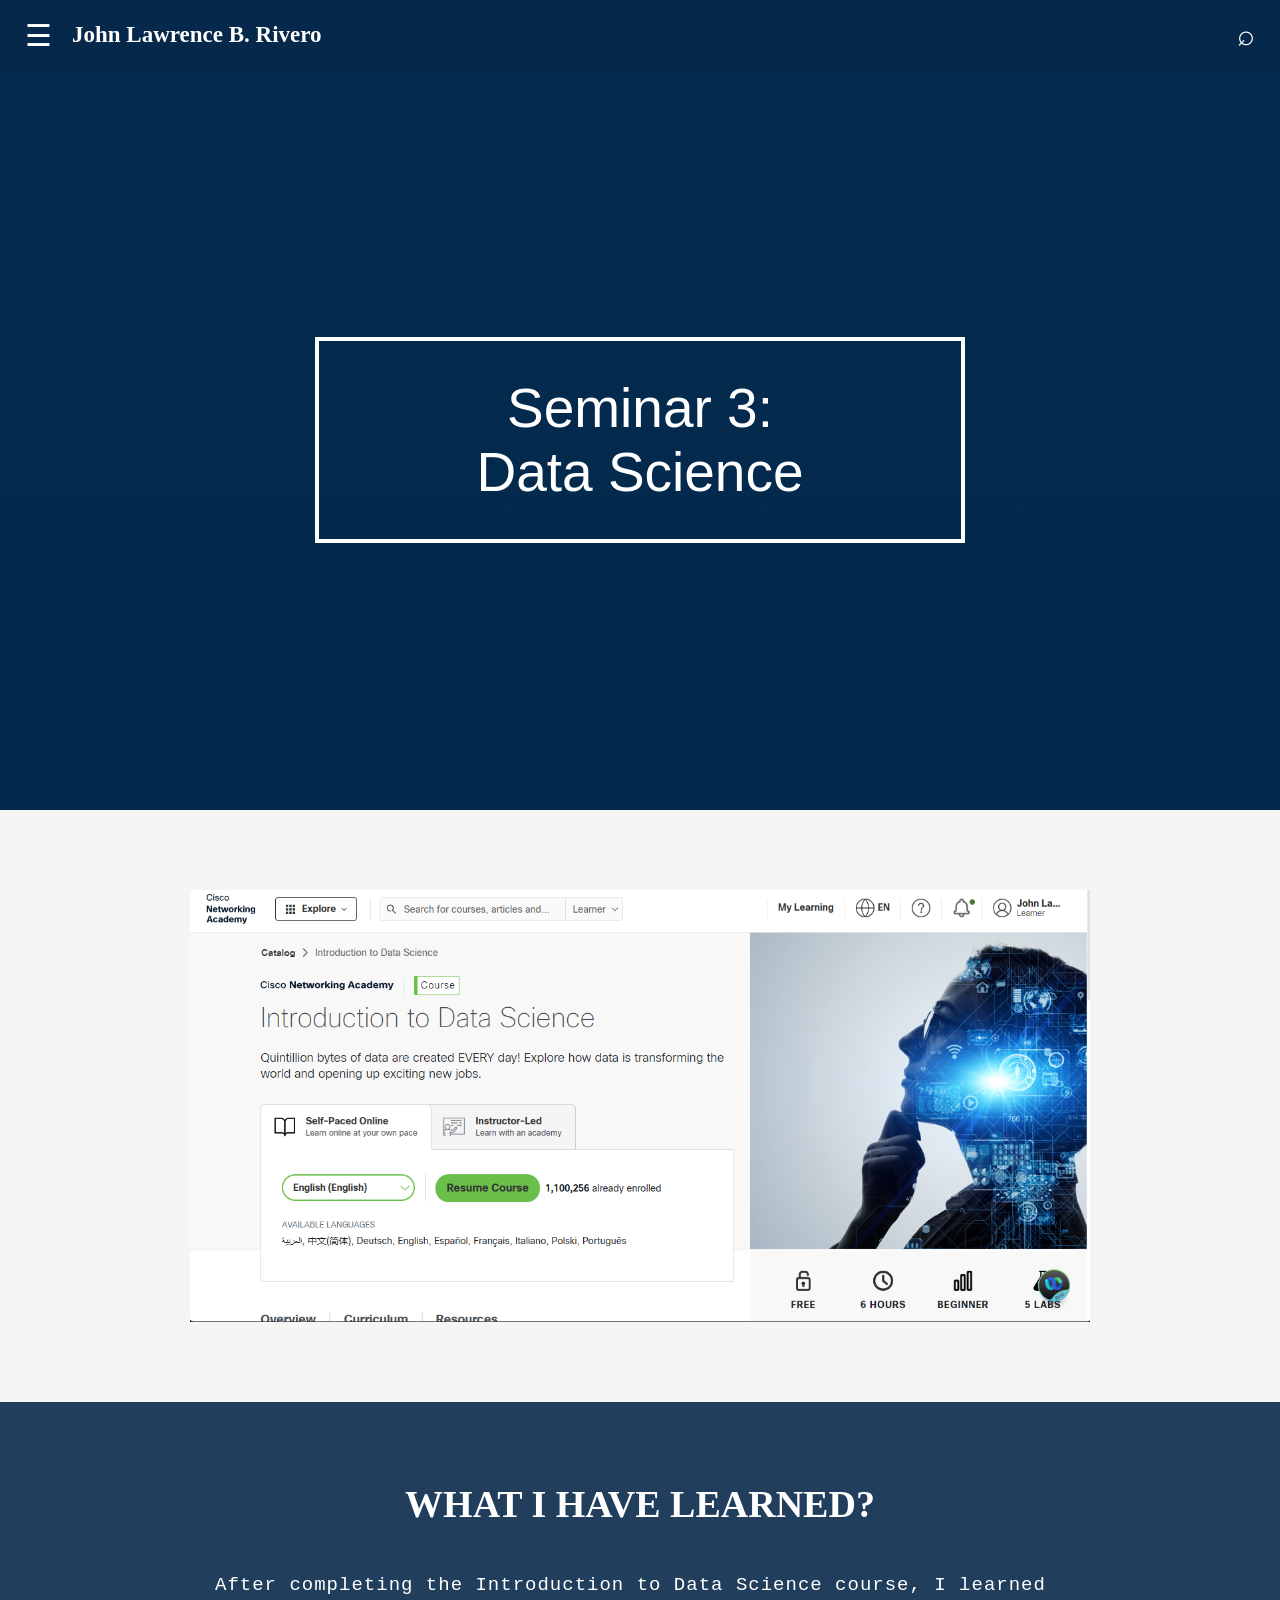
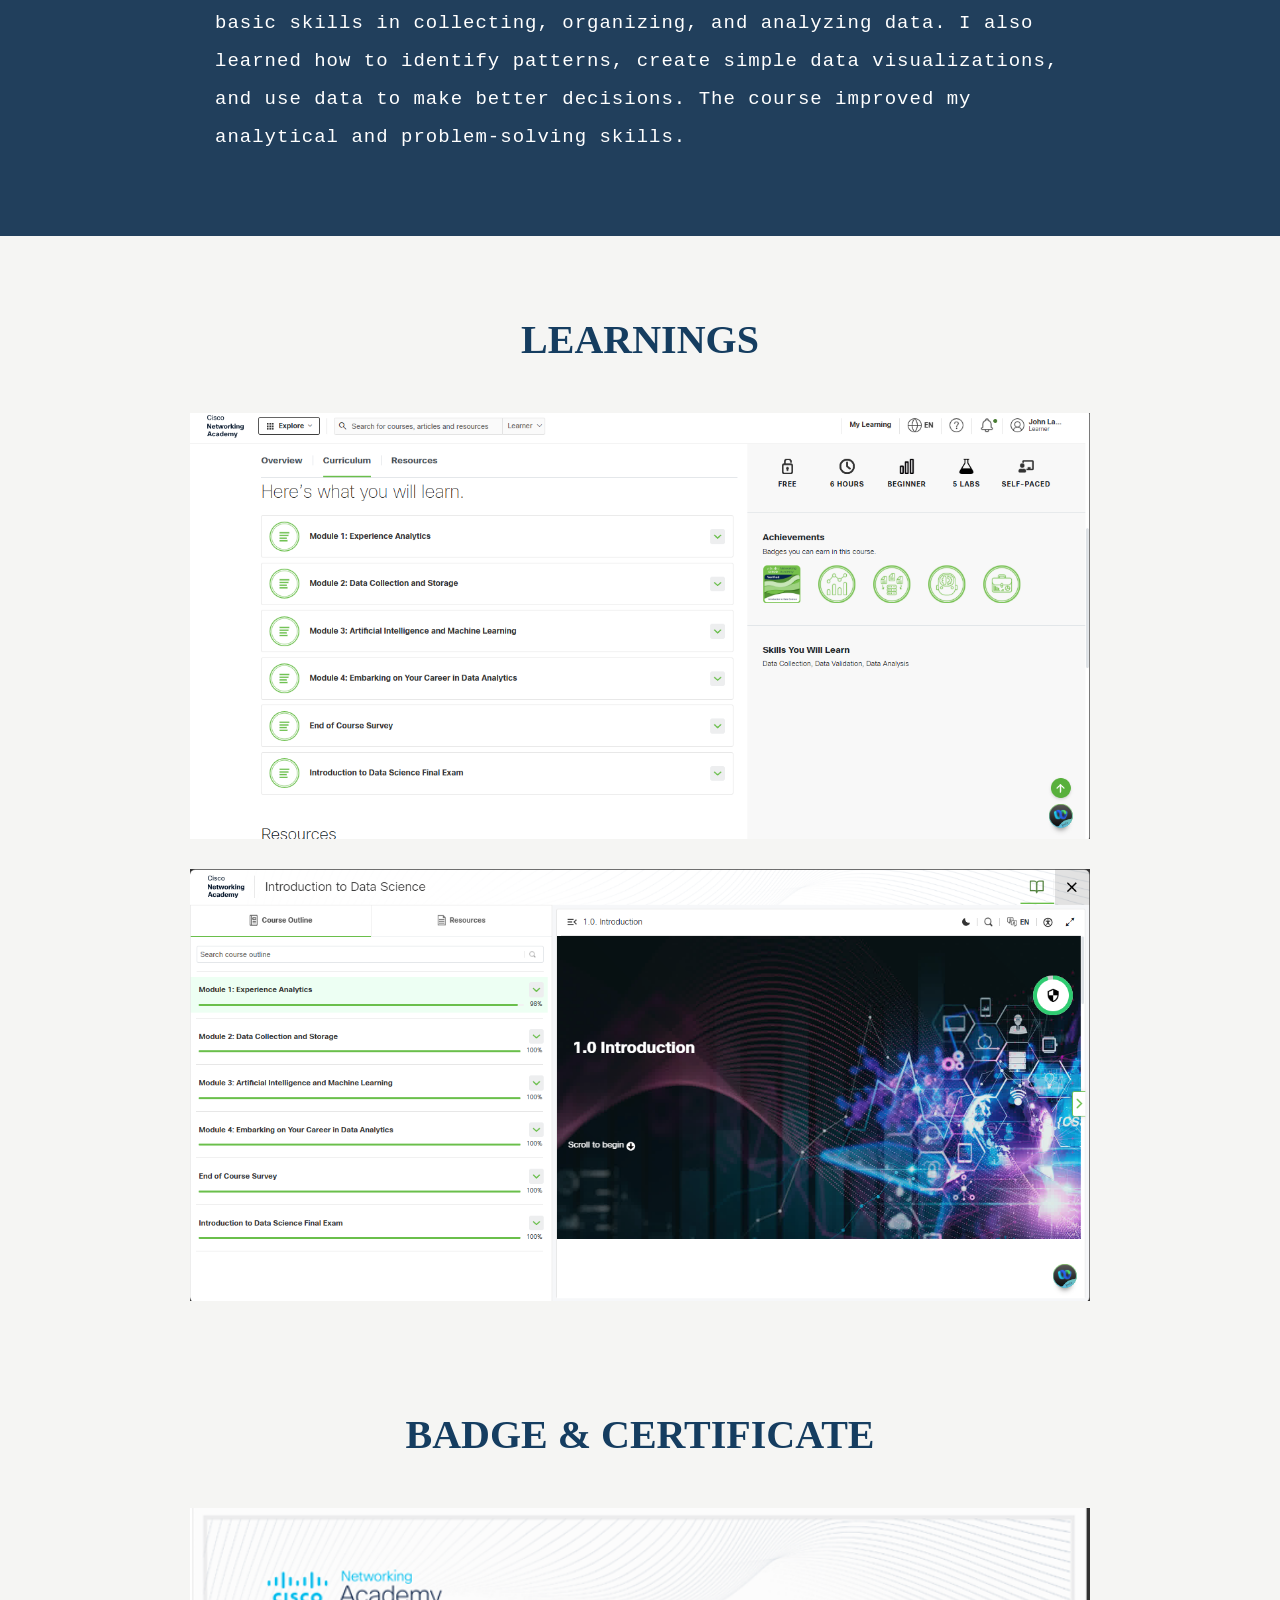
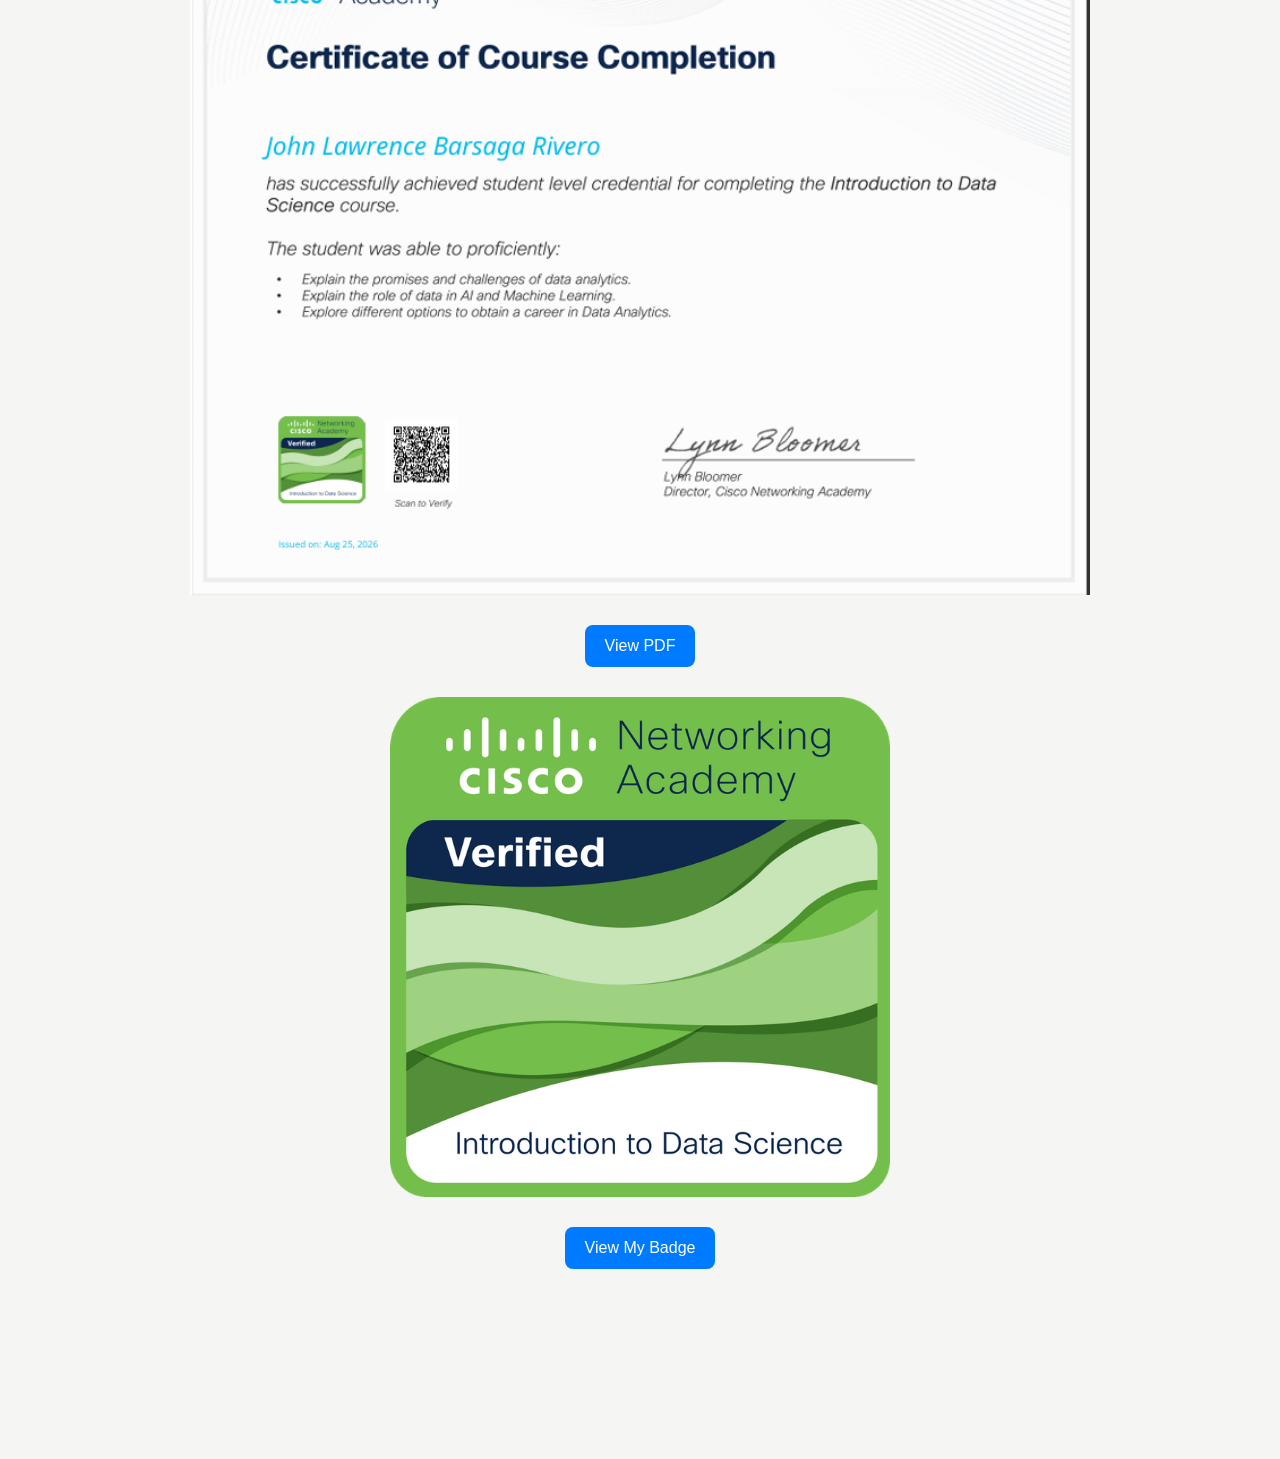
==== course3.html @ f6e74665 "Add files via upload" ====
<!DOCTYPE html>
<html lang="en">

<head>

    <meta charset="UTF-8">

    <meta name="viewport"
          content="width=device-width, initial-scale=1.0">

    <title>Online Course 3</title>

    <link rel="stylesheet" href="style.css">

</head>

<body>

<header>

    <button class="menu-btn" onclick="openMenu()">☰</button>

    <h2>John Lawrence B. Rivero</h2>

    <button class="search-btn">⌕</button>

</header>


<div class="overlay"
     id="overlay"
     onclick="closeMenu()">
</div>


<nav class="side-menu" id="sideMenu">

    <button class="close-btn"
            onclick="closeMenu()">
        ×
    </button>

    <a href="index.html">HOME</a>

    <a href="seminar1.html">ONLINE COURSE 1</a>

    <a href="course2.html">ONLINE COURSE 2</a>

    <a href="course3.html">ONLINE COURSE 3</a>

    <a href="course4.html">ONLINE COURSE 4</a>

    <a href="course5.html">ONLINE COURSE 5</a>

     <a href="course6.html">ONLINE COURSE 6</a>

    <a href="course7.html">ONLINE COURSE 7</a>


</nav>


<!-- COURSE TITLE -->

<section class="course-hero">

    <div class="course-title">

        <h1>
            Seminar 3:<br>
            Data Science
        </h1>

    </div>

</section>


<!-- COURSE SCREENSHOT -->

<section class="course-section">

    <img
        src="Data1.PNG"
        alt="Cybersecurity Course"
        class="course-img"
    >

</section>


<!-- LEARNINGS -->

<section class="learning-section">

    <h1>WHAT I HAVE LEARNED?</h1>

    <p>
        After completing the Introduction to Data Science course, I learned basic skills in collecting,
         organizing, and analyzing data. I also learned how to identify patterns, create simple data visualizations, 
         and use data to make better decisions. The course improved my analytical and problem-solving skills.

    </p>

</section>


<!-- COURSE MODULES -->


<section class="certificate-section">

    <h1>LEARNINGS</h1>

    <img
        src="Data2.PNG"
        alt="Seminar 1 Certificate"
        class="certificate-img"
    >

   <img
        src="Data3.PNG"
        alt="Seminar 1 Certificate"
        class="certificate-img"
    >


<section class="certificate-section">

    <h1>BADGE & CERTIFICATE</h1>

    <img
        src="Data_Certificate.PNG"
        alt="Seminar 1 Certificate"
        class="certificate-img"
    >
    <a href="IntrotoDataScienceUpdate20260912-20-q2t6gl.pdf" target="_blank" class="pdf-button">
    View PDF
</a>

    <img
        src="Badge2.png"
        alt="Seminar 1 Badge"
        class="badge-img"
    >
<a href="https://www.credly.com/badges/a0948052-170e-4de4-8852-b34fd79db436
" target="_blank" class="pdf-button">
    View My Badge
</a>
<script src="script.js"></script>

</body>
</html>
---- style.css ----
* {
    margin: 0;
    padding: 0;
    box-sizing: border-box;
}

html {
    scroll-behavior: smooth;
}

body {
    font-family: Arial, sans-serif;
    background: #082f55;
    color: white;
}


/* HEADER */

header {
    height: 70px;
    width: 100%;

    position: fixed;
    top: 0;
    left: 0;

    z-index: 1000;

    display: flex;
    align-items: center;

    padding: 0 25px;

    background: #06294b;
}

header h2 {
    font-family: Georgia, serif;
    font-size: 23px;
    margin-left: 20px;
    flex: 1;
}

.menu-btn,
.search-btn {
    border: none;
    background: none;
    color: white;
    font-size: 30px;
    cursor: pointer;
}


/* SIDE MENU */

.side-menu {
    position: fixed;

    top: 0;
    left: -300px;

    width: 300px;
    height: 100vh;

    background: #171717;

    z-index: 2000;

    padding-top: 80px;

    transition: 0.3s;
}

.side-menu.active {
    left: 0;
}

.side-menu a {
    display: block;

    padding: 22px 35px;

    color: #ddd;

    text-decoration: none;

    font-size: 18px;
}

.side-menu a:hover {
    background: #244b70;
}

.close-btn {
    position: absolute;

    top: 18px;
    left: 25px;

    background: none;
    border: none;

    color: #aaa;

    font-size: 40px;

    cursor: pointer;
}


/* OVERLAY */

.overlay {
    display: none;

    position: fixed;

    inset: 0;

    background: rgba(0,0,0,0.55);

    z-index: 1500;
}

.overlay.active {
    display: block;
}


/* HOME */

.hero {
    min-height: 100vh;

    padding-top: 70px;

    display: flex;

    flex-direction: column;

    justify-content: center;

    align-items: center;

    background:
        linear-gradient(
            rgba(2,40,75,.75),
            rgba(2,40,75,.85)
        ),
        url("images/background.png");

    background-size: cover;

    background-position: center;
}

.hero-title {
    border: 5px solid white;

    padding: 35px;

    width: 90%;

    max-width: 650px;

    text-align: center;
}

.hero-title h1 {
    font-size: 65px;
    font-weight: normal;
}

.arrow {
    font-size: 50px;
    margin-top: 60px;
}


/* SEMINAR PAGE */

.seminar-page {
    min-height: 100vh;

    padding-top: 70px;

    display: flex;

    justify-content: center;

    align-items: center;

    background:
        linear-gradient(
            rgba(2,40,75,.70),
            rgba(2,40,75,.85)
        ),
        url("images/seminar1.jpg");

    background-size: cover;

    background-position: center;
}

.seminar-title {
    border: 4px solid white;

    padding: 40px;

    width: 90%;

    max-width: 650px;

    text-align: center;
}

.seminar-title h1 {
    font-size: 60px;
    font-weight: normal;
}


/* COURSE HERO */

.course-hero {
    min-height: 90vh;

    padding-top: 70px;

    display: flex;

    justify-content: center;

    align-items: center;

    background:
        linear-gradient(
            rgba(2,40,75,.65),
            rgba(2,40,75,.85)
        ),
        url("images/course2.jpg");

    background-size: cover;

    background-position: center;
}

.course-title {
    border: 4px solid white;

    padding: 35px;

    width: 90%;

    max-width: 650px;

    text-align: center;
}

.course-title h1 {
    font-size: 55px;
    font-weight: normal;
}


/* CERTIFICATE */

.certificate-section {
    background: #f5f5f3;

    color: #153d60;

    padding: 80px 20px;

    text-align: center;
}

.certificate-section h1 {
    font-family: Georgia, serif;

    font-size: 40px;

    margin-bottom: 50px;
}

.certificate-img {
    display: block;

    width: 100%;

    max-width: 900px;

    margin: auto;

    margin-bottom: 30px;
}

.badge-section {
    background: #f5f5f3;

    color: #153d60;

    padding: 80px 20px;

    text-align: center;
}

.badge-section h1 {
    font-family: Georgia, serif;

    font-size: 40px;

    margin-bottom: 50px;
}

.badge-img {
    display: block;

    width: 100%;

    max-width: 500px;

    margin: auto;
    margin-bottom: 30px;
}


/* COURSE */

.course-section {
    background: #f5f5f3;

    color: #153d60;

    padding: 80px 20px;

    text-align: center;
}

.course-section h1 {
    font-family: Georgia, serif;

    font-size: 40px;

    margin-bottom: 45px;
}

.course-img {
    width: 100%;

    max-width: 900px;

    display: block;

    margin: auto;
}


/* LEARNING */

.learning-section {
    background: #213f5c;

    color: white;

    padding: 80px 25px;

    text-align: center;
}

.learning-section h1 {
    font-family: Georgia, serif;

    font-size: 38px;

    margin-bottom: 40px;
}

.learning-section p {
    max-width: 850px;

    margin: auto;

    font-family: "Courier New", monospace;

    font-size: 19px;

    line-height: 2;

    letter-spacing: 1px;

    text-align: left;
}


/* MOBILE */

@media (max-width: 600px) {

    header {
        height: 65px;
        padding: 0 18px;
    }

    header h2 {
        font-size: 20px;
        margin-left: 12px;
    }

    .menu-btn,
    .search-btn {
        font-size: 27px;
    }

    .side-menu {
        width: 280px;
    }

    .hero-title h1 {
        font-size: 43px;
    }

    .seminar-title h1 {
        font-size: 43px;
    }

    .course-title h1 {
        font-size: 38px;
    }

    .certificate-section h1,
    .course-section h1 {
        font-size: 32px;
    }

    .learning-section h1 {
        font-size: 30px;
    }

    .learning-section p {
        font-size: 16px;
        line-height: 1.8;
    }
}

.pdf-button {
    display: inline-block;
    padding: 12px 20px;
    background: #007bff;
    color: white;
    text-decoration: none;
    border-radius: 8px;
    margin-bottom: 30px;
}

.pdf-button:hover {
    background: #0056b3;
}
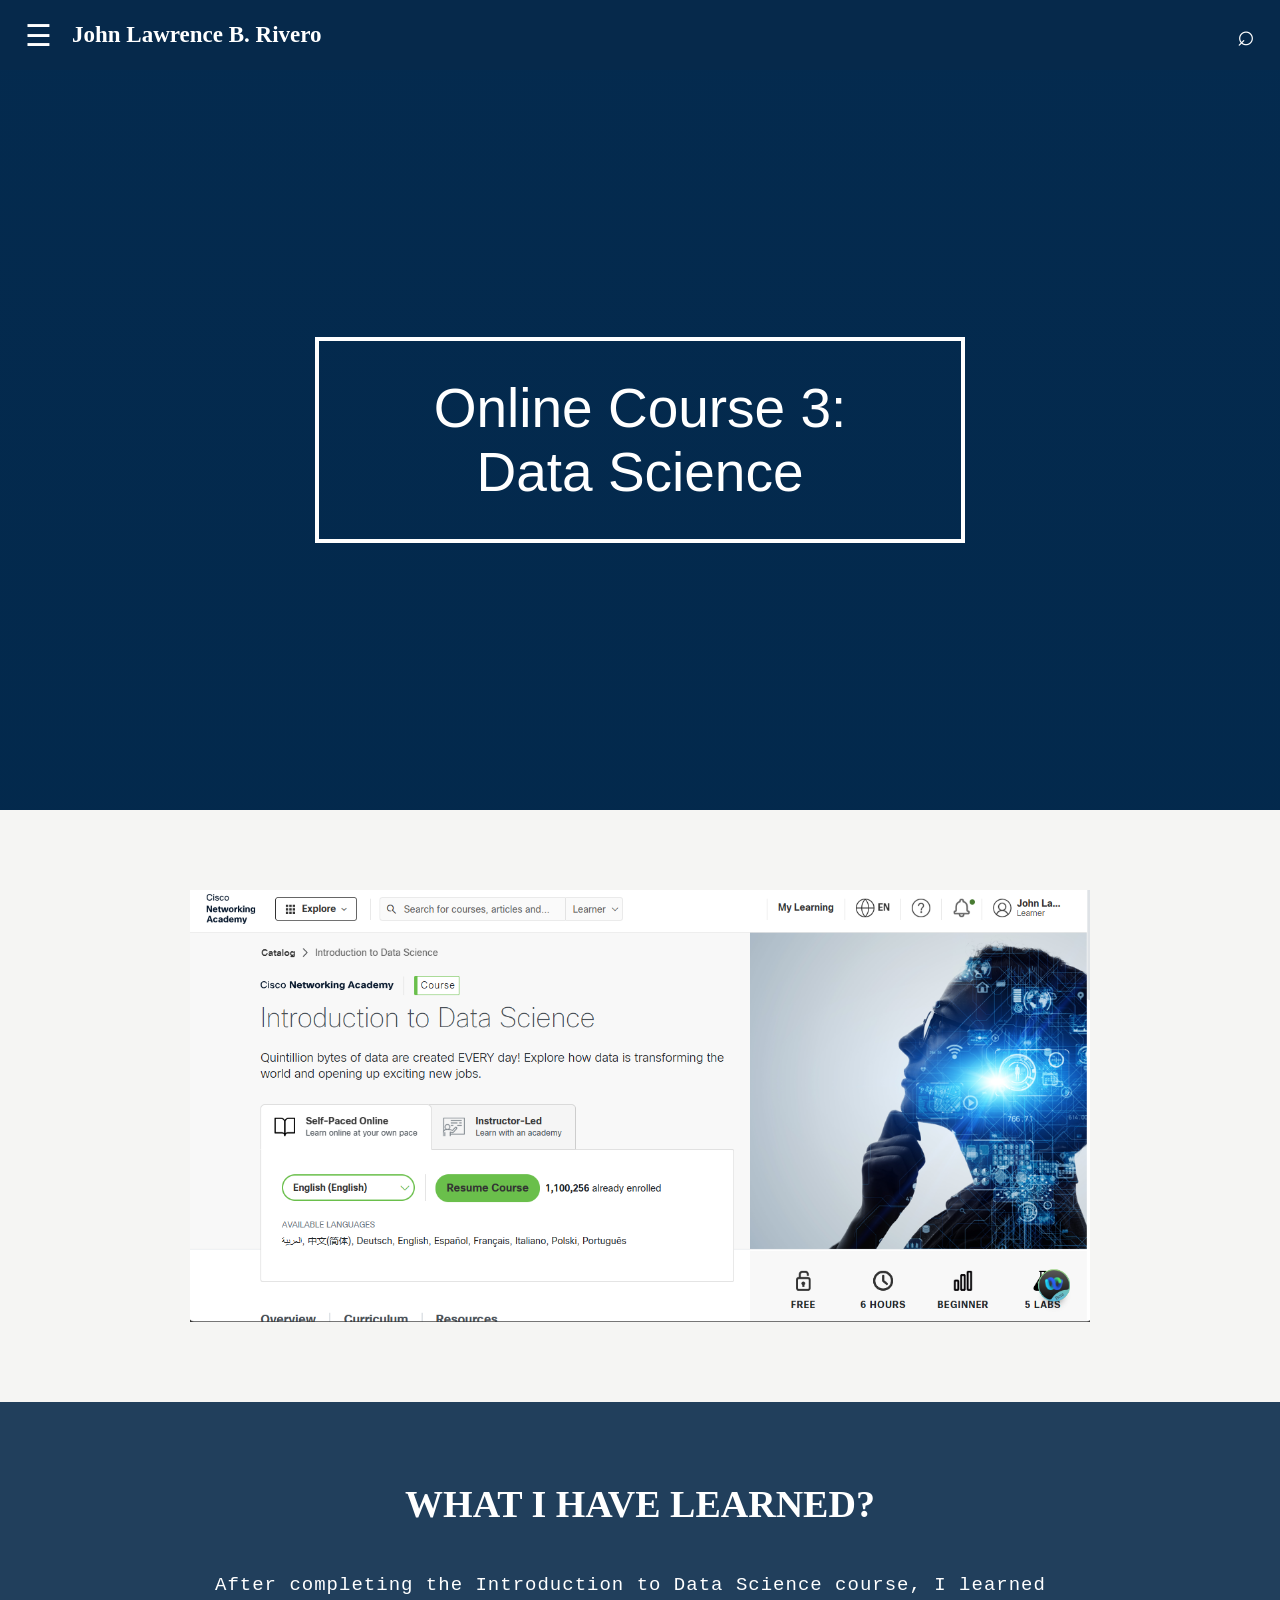
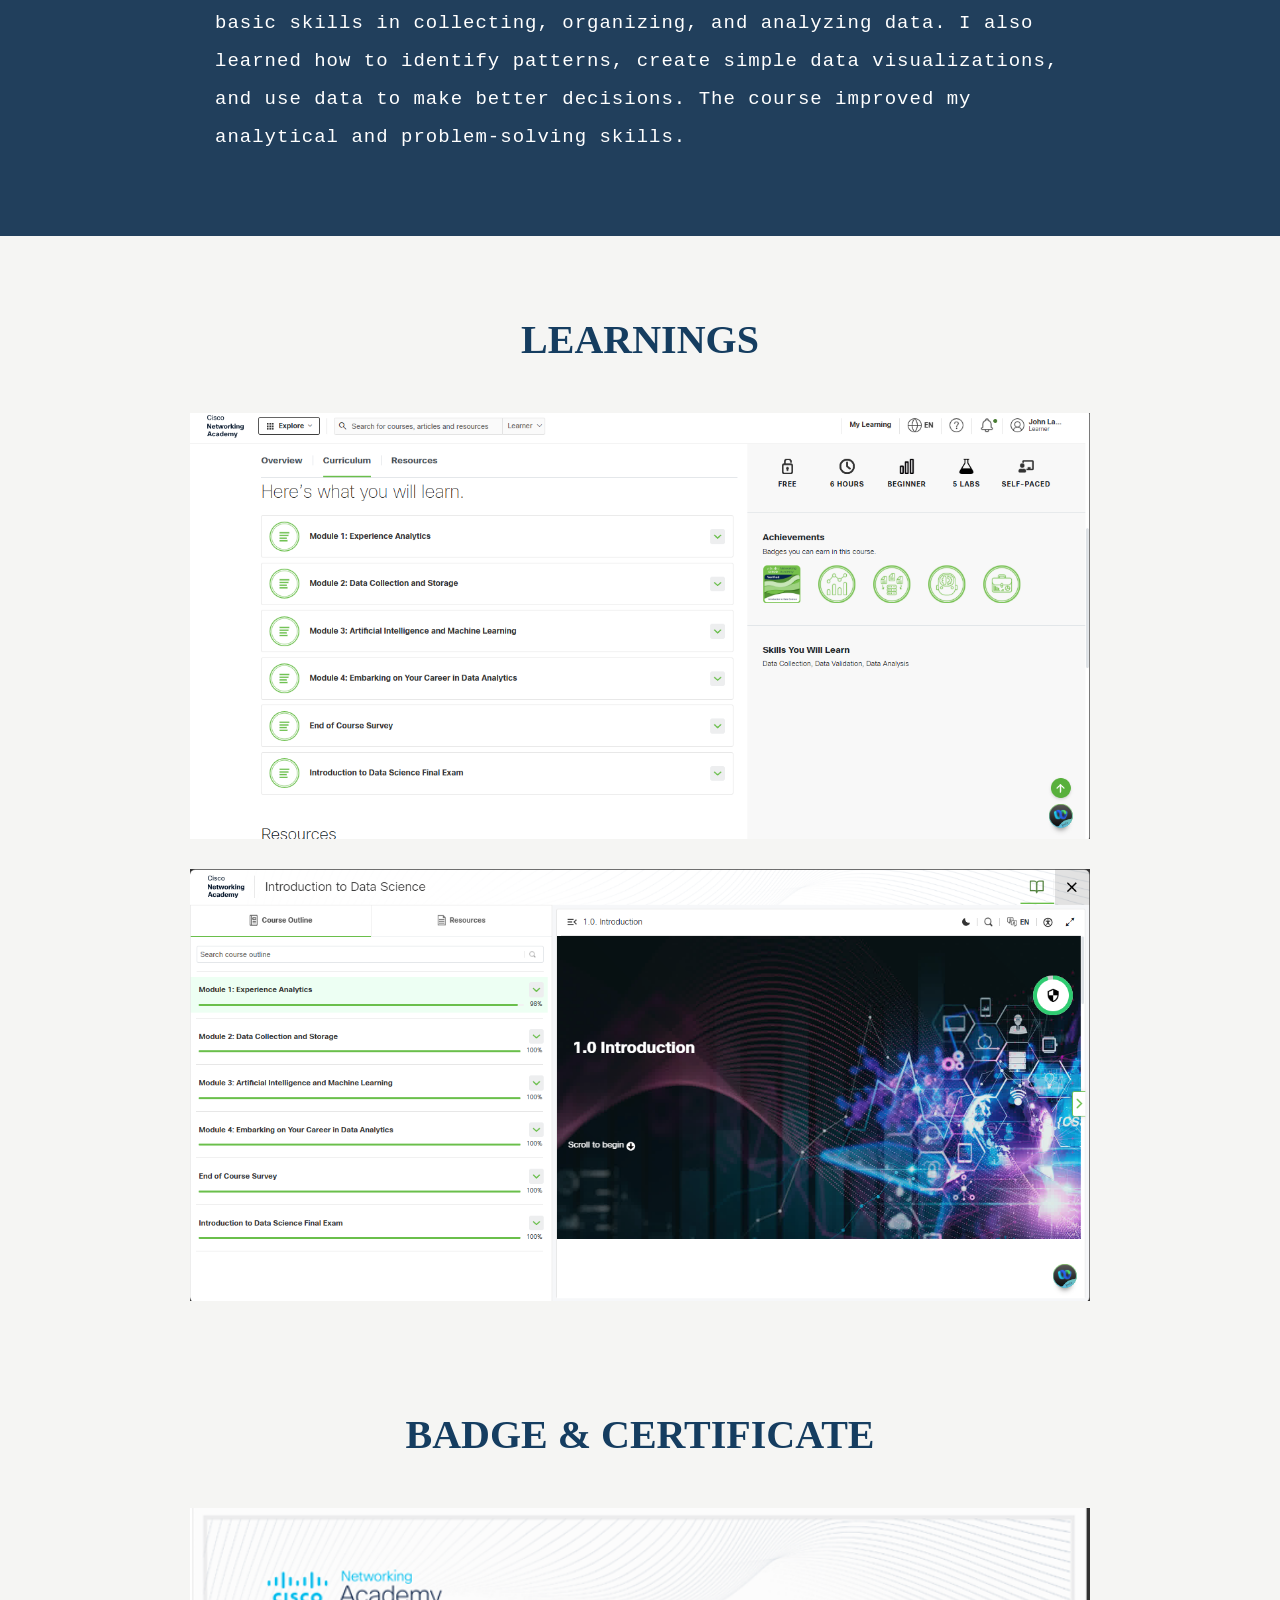
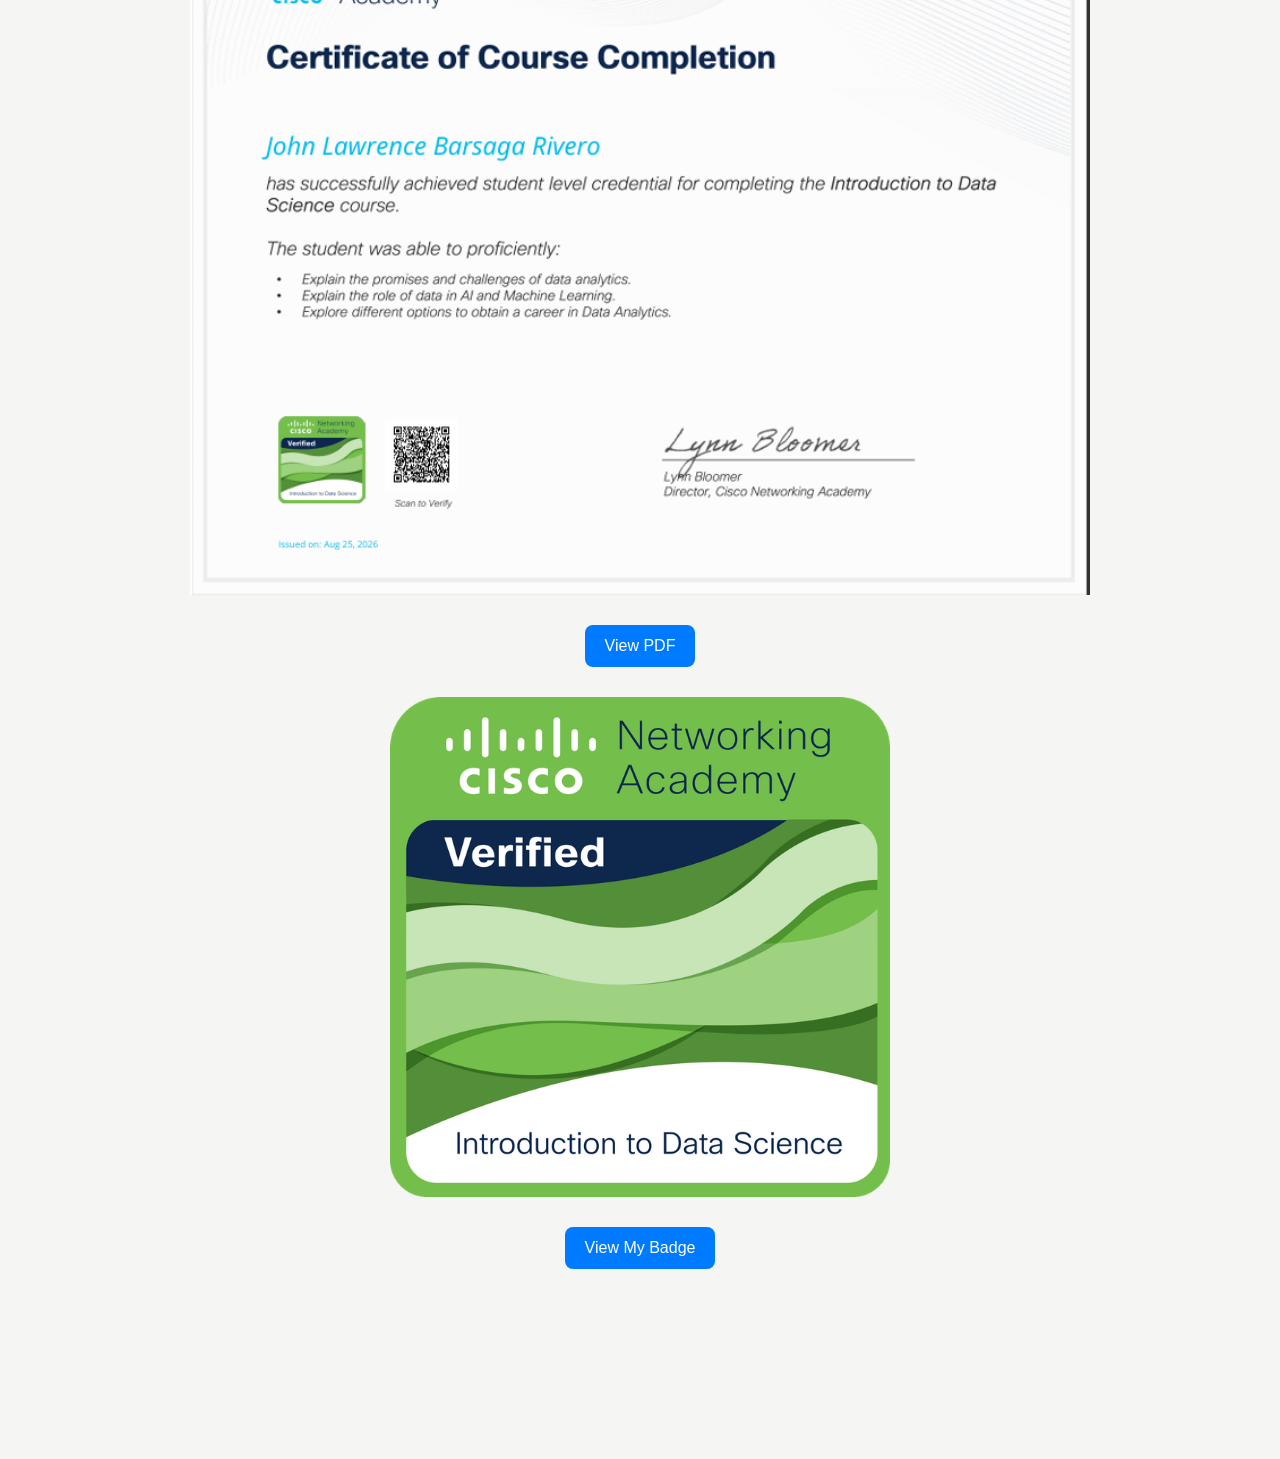
==== commit 7cfe62a0: "Update course3.html" ====
--- a/course3.html
+++ b/course3.html
@@ -67,7 +67,7 @@
     <div class="course-title">
 
         <h1>
-            Seminar 3:<br>
+            Online Course 3:<br>
             Data Science
         </h1>
 
@@ -150,4 +150,4 @@
 <script src="script.js"></script>
 
 </body>
-</html>+</html>
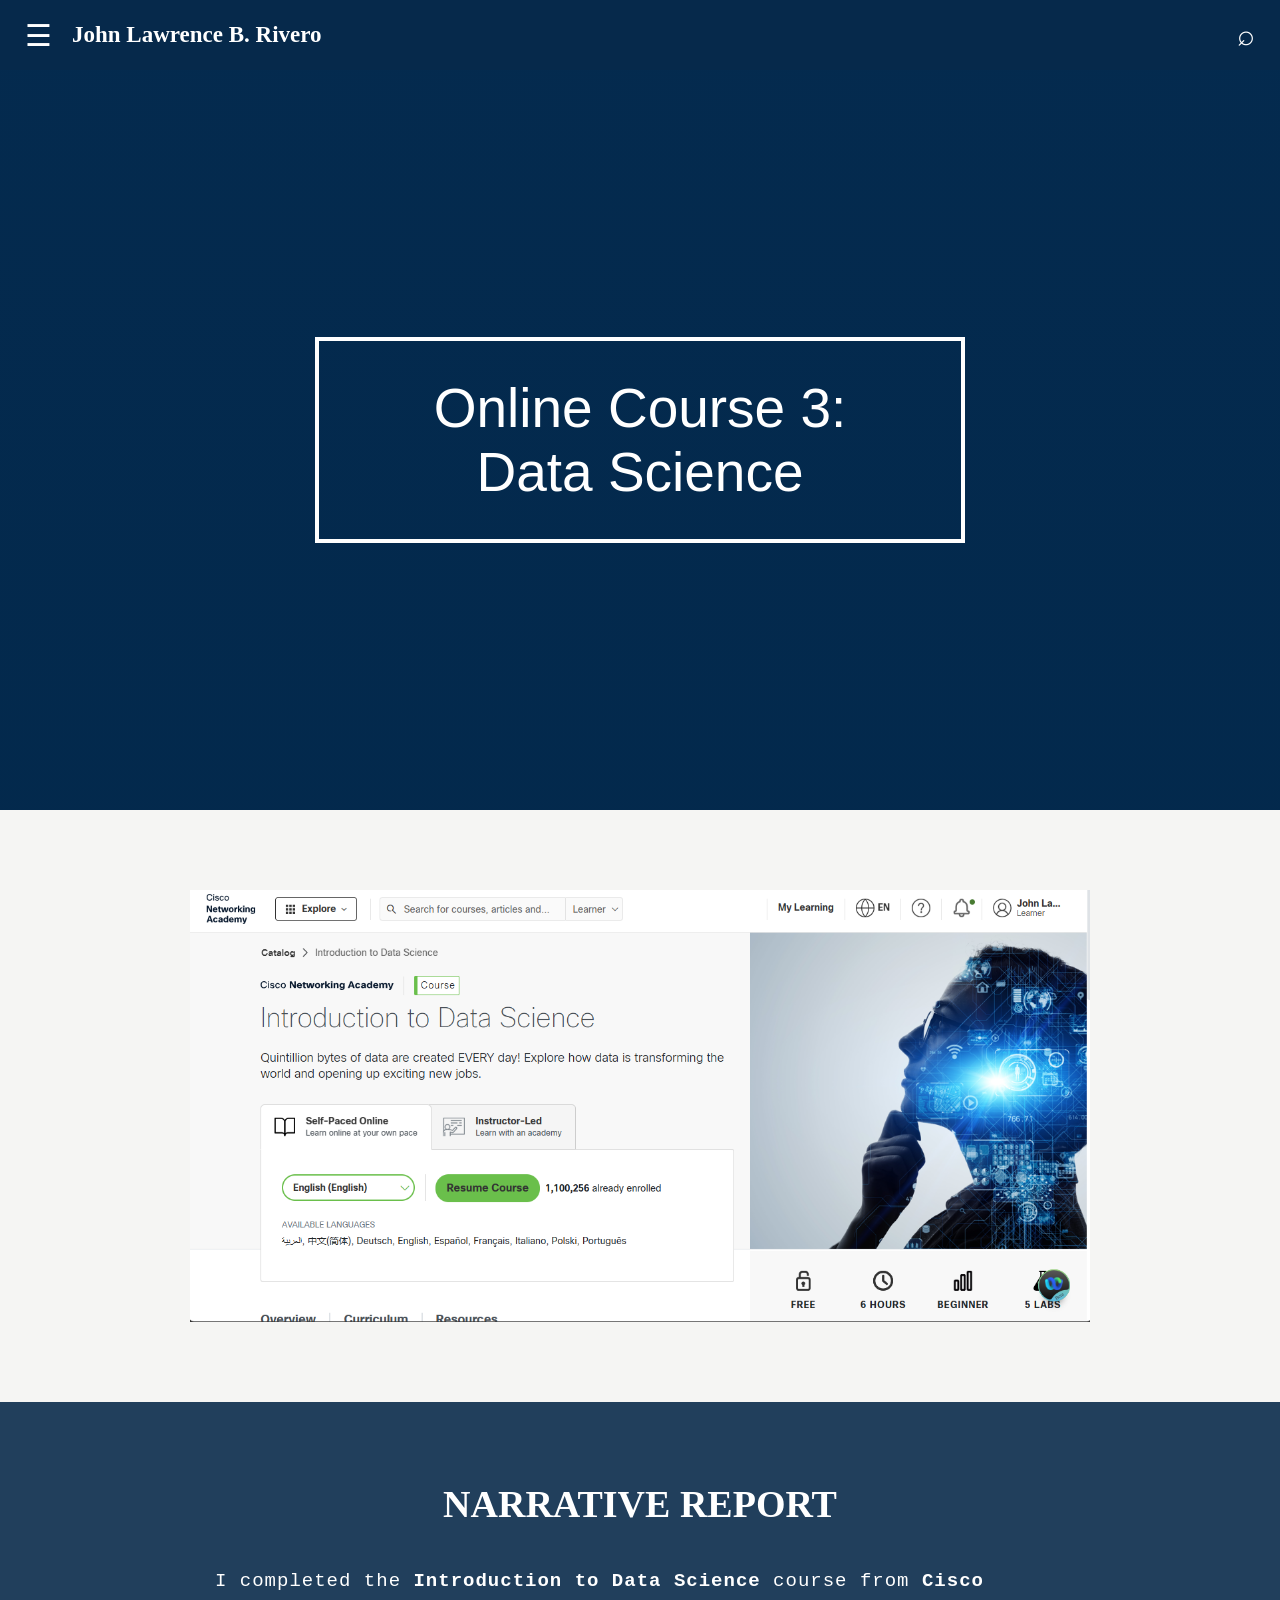
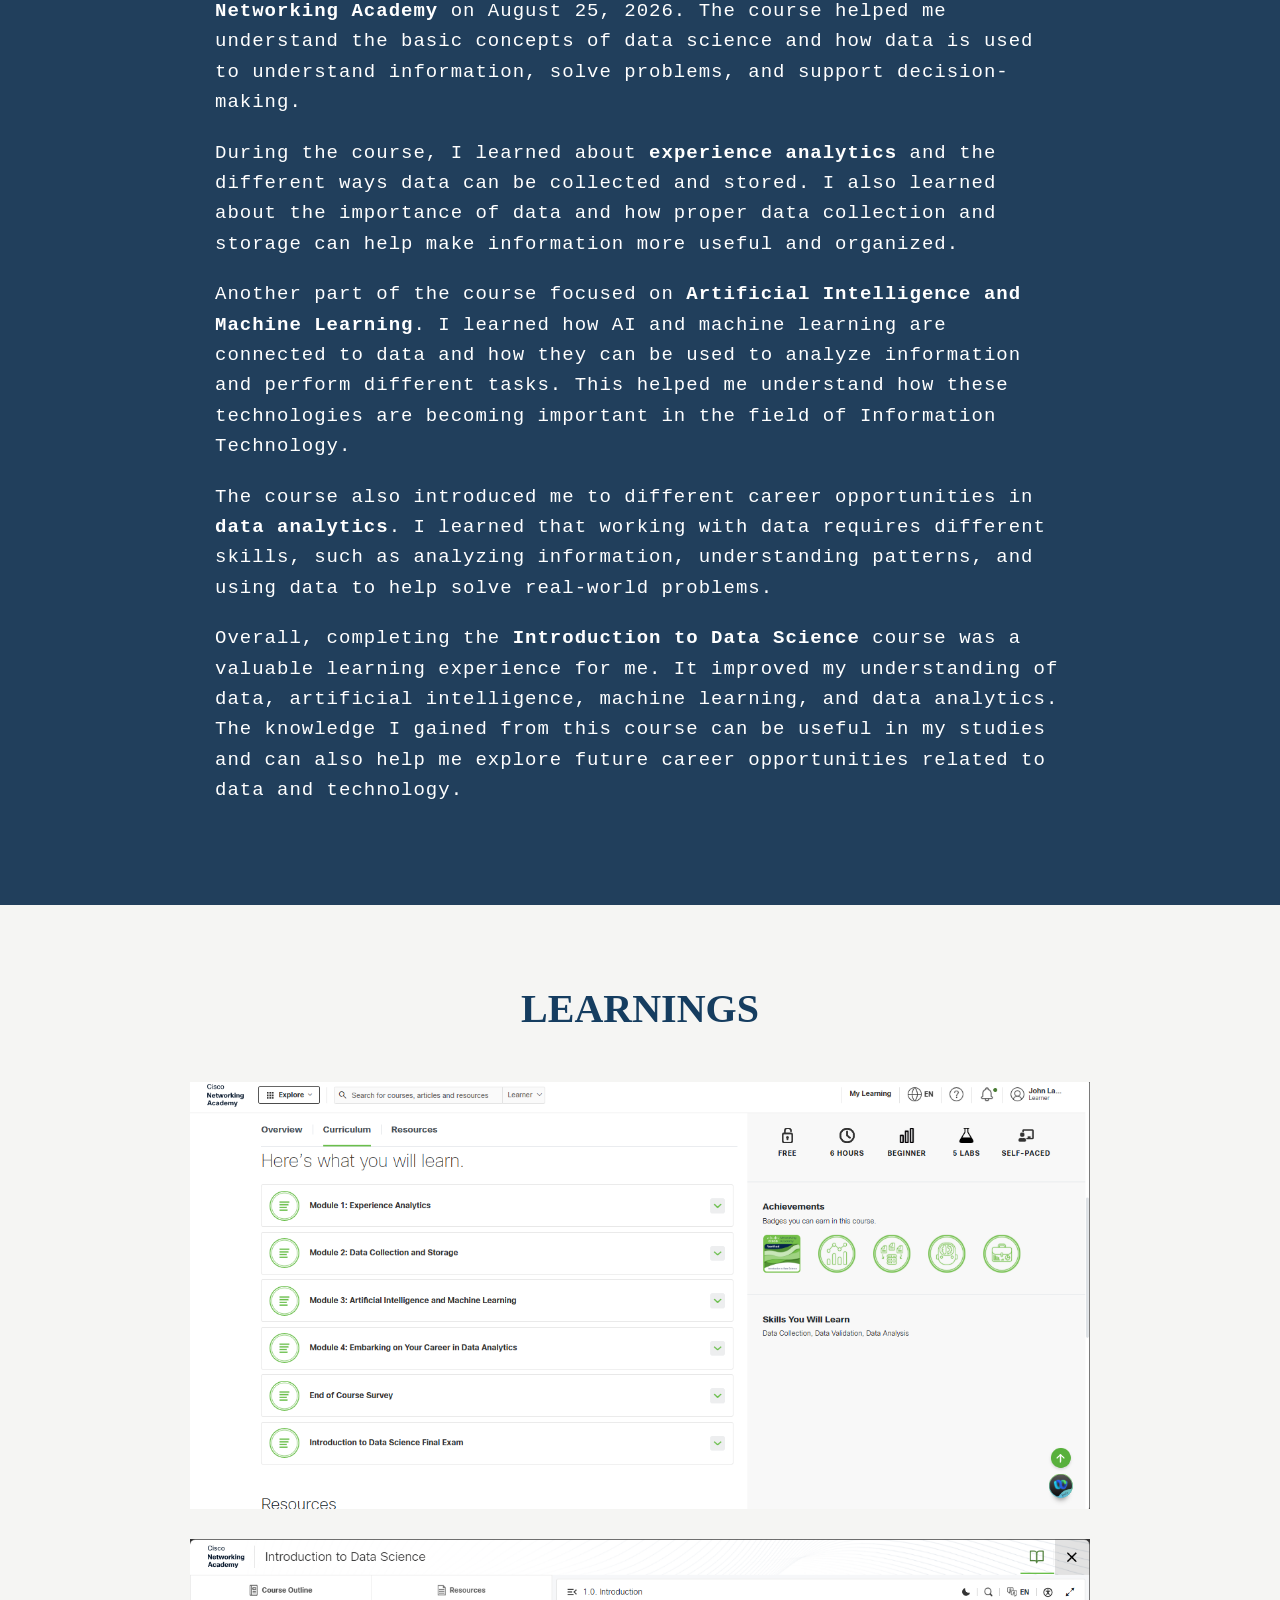
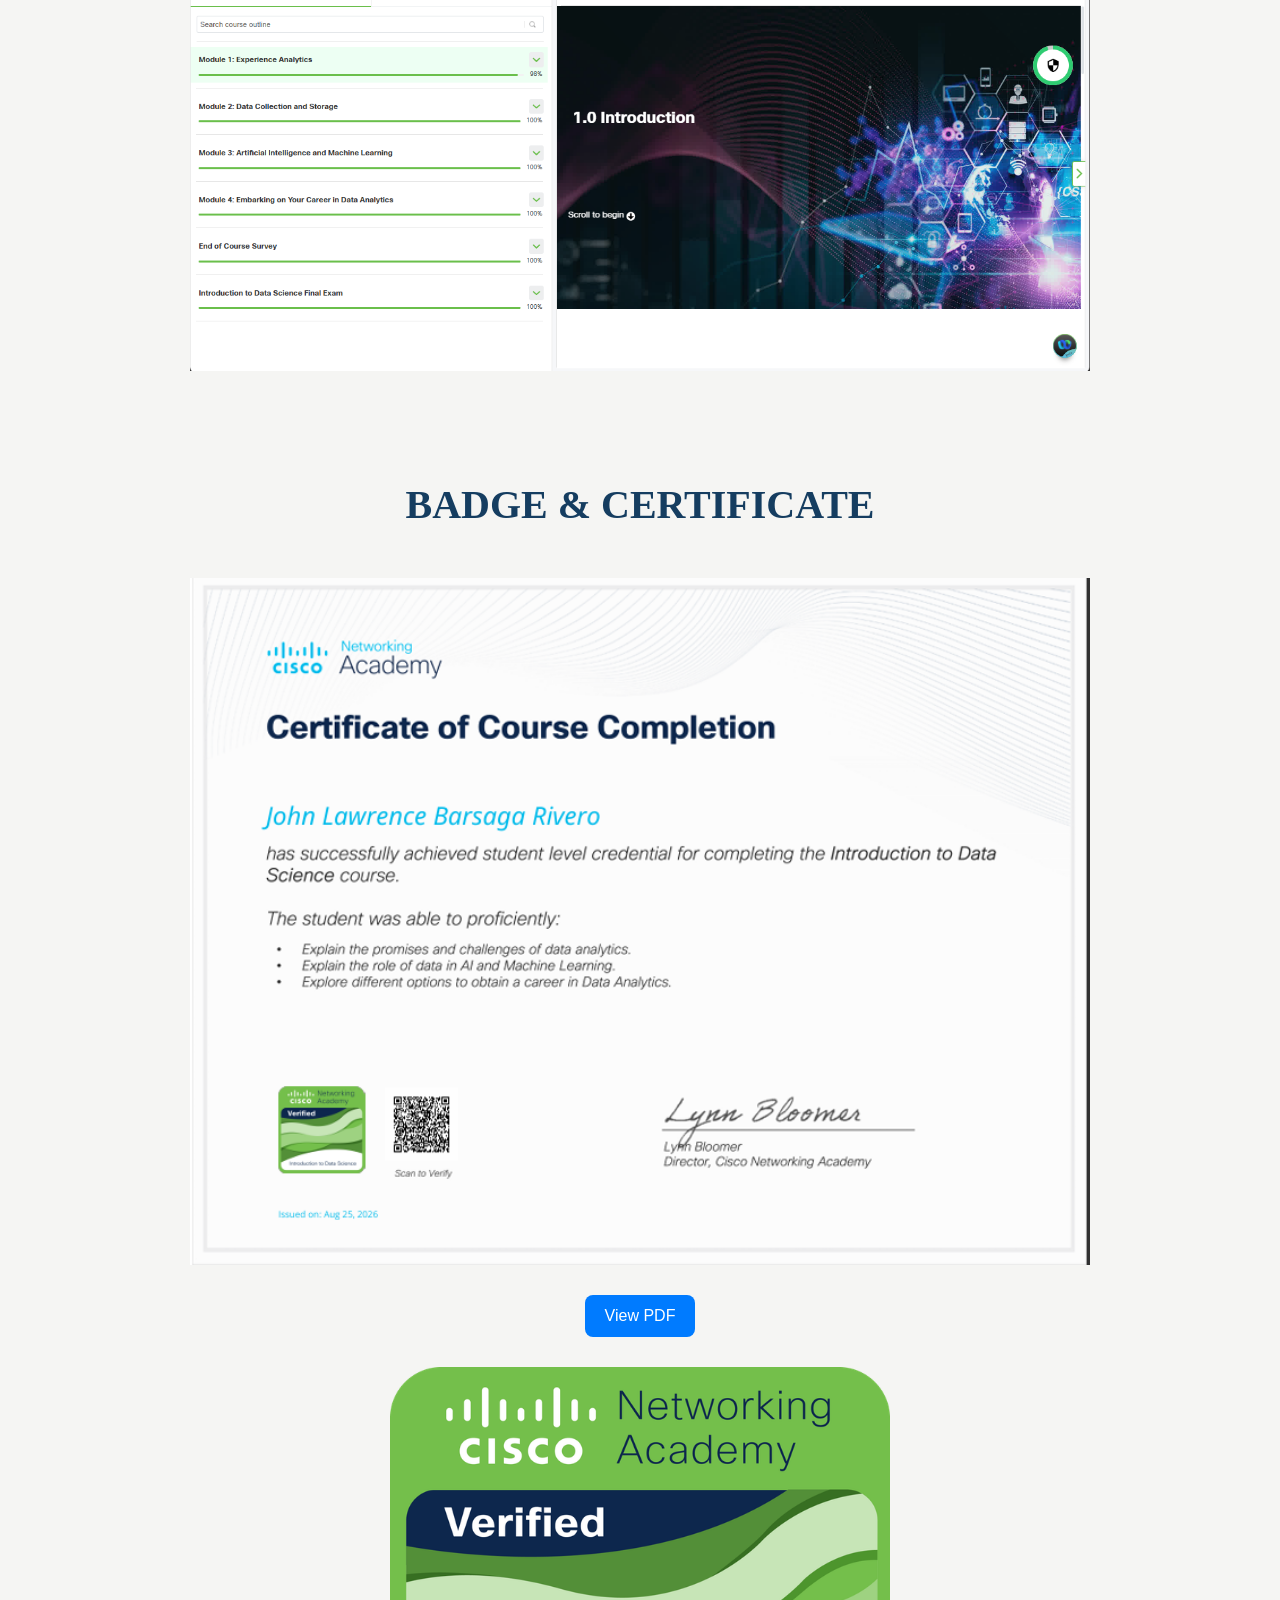
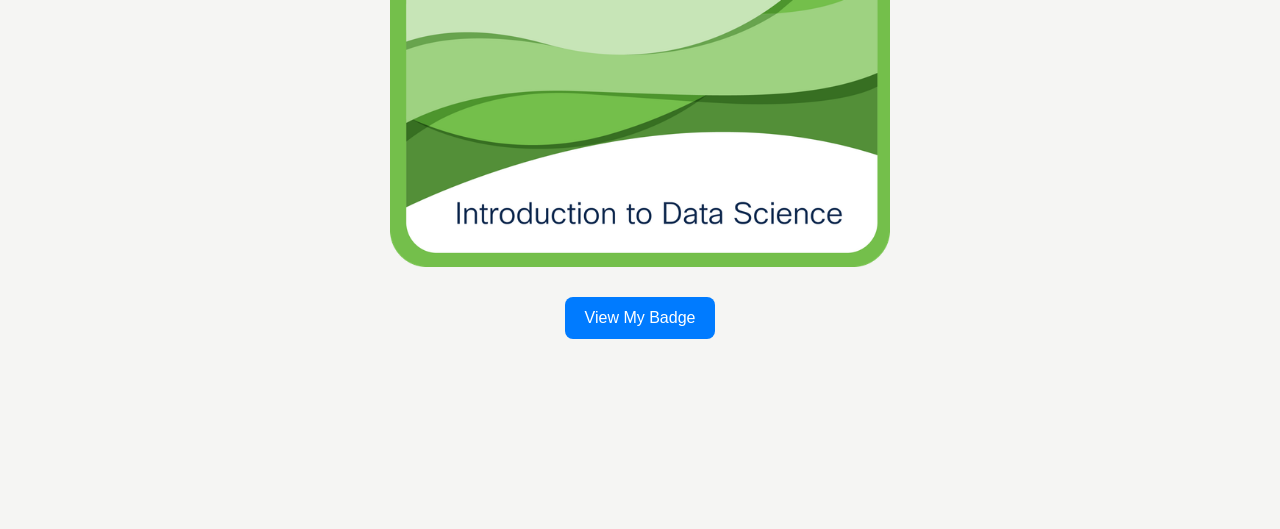
==== commit 5d22479f: "Revise learning section with updated narrative report Updated the narrative report section to reflec" ====
--- a/course3.html
+++ b/course3.html
@@ -93,15 +93,44 @@
 
 <section class="learning-section">
 
-    <h1>WHAT I HAVE LEARNED?</h1>
+    <h1>NARRATIVE REPORT</h1>
 
-    <p>
-        After completing the Introduction to Data Science course, I learned basic skills in collecting,
-         organizing, and analyzing data. I also learned how to identify patterns, create simple data visualizations, 
-         and use data to make better decisions. The course improved my analytical and problem-solving skills.
+  <p>
+I completed the <strong>Introduction to Data Science</strong> course from
+<strong>Cisco Networking Academy</strong> on August 25, 2026. The course helped
+me understand the basic concepts of data science and how data is used to
+understand information, solve problems, and support decision-making.
+</p>
 
-    </p>
+<p>
+During the course, I learned about <strong>experience analytics</strong> and the
+different ways data can be collected and stored. I also learned about the
+importance of data and how proper data collection and storage can help make
+information more useful and organized.
+</p>
 
+<p>
+Another part of the course focused on <strong>Artificial Intelligence and
+Machine Learning</strong>. I learned how AI and machine learning are connected
+to data and how they can be used to analyze information and perform different
+tasks. This helped me understand how these technologies are becoming important
+in the field of Information Technology.
+</p>
+
+<p>
+The course also introduced me to different career opportunities in
+<strong>data analytics</strong>. I learned that working with data requires
+different skills, such as analyzing information, understanding patterns, and
+using data to help solve real-world problems.
+</p>
+
+<p>
+Overall, completing the <strong>Introduction to Data Science</strong> course was
+a valuable learning experience for me. It improved my understanding of data,
+artificial intelligence, machine learning, and data analytics. The knowledge I
+gained from this course can be useful in my studies and can also help me explore
+future career opportunities related to data and technology.
+</p>
 </section>
 
 
--- a/style.css
+++ b/style.css
@@ -391,6 +391,10 @@
     letter-spacing: 1px;
 
     text-align: left;
+    
+    margin-bottom: 20px;
+    
+    line-height: 1.6;
 }
 
 
@@ -456,4 +460,4 @@
 
 .pdf-button:hover {
     background: #0056b3;
-}+}
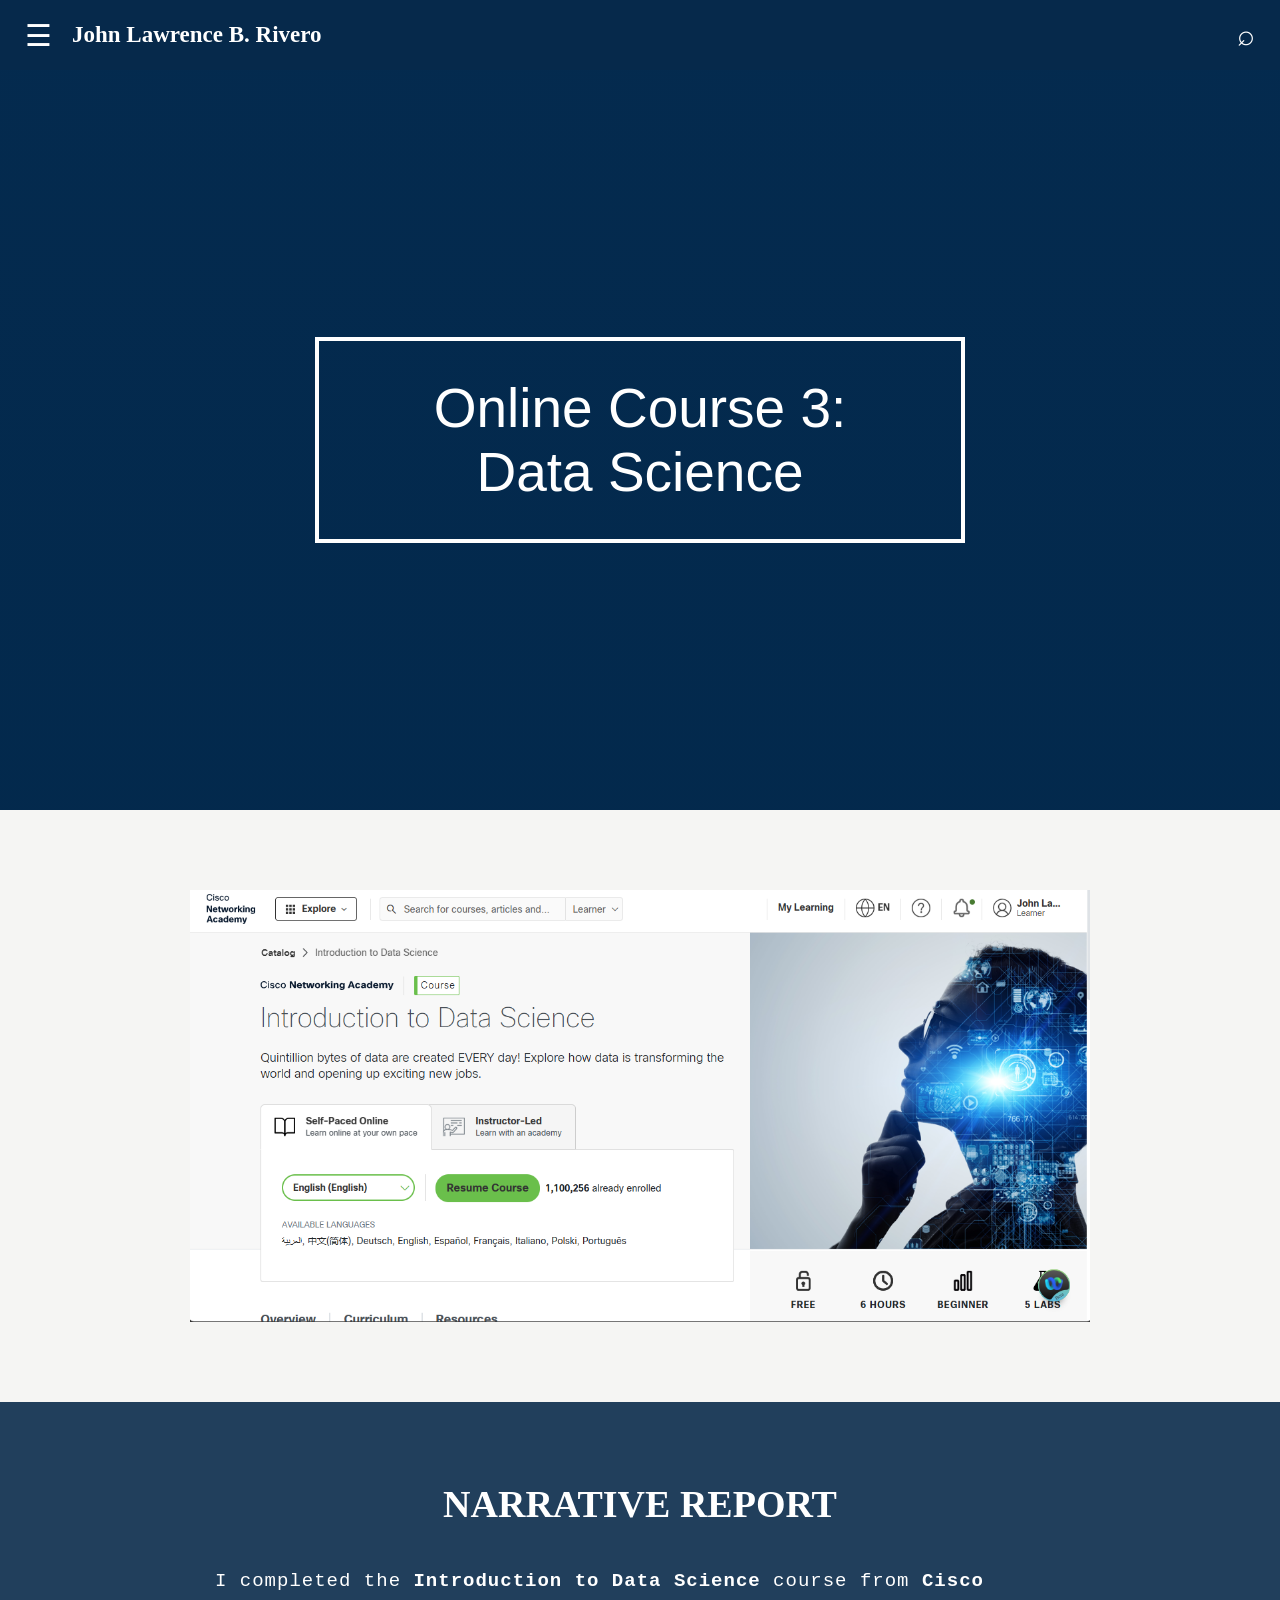
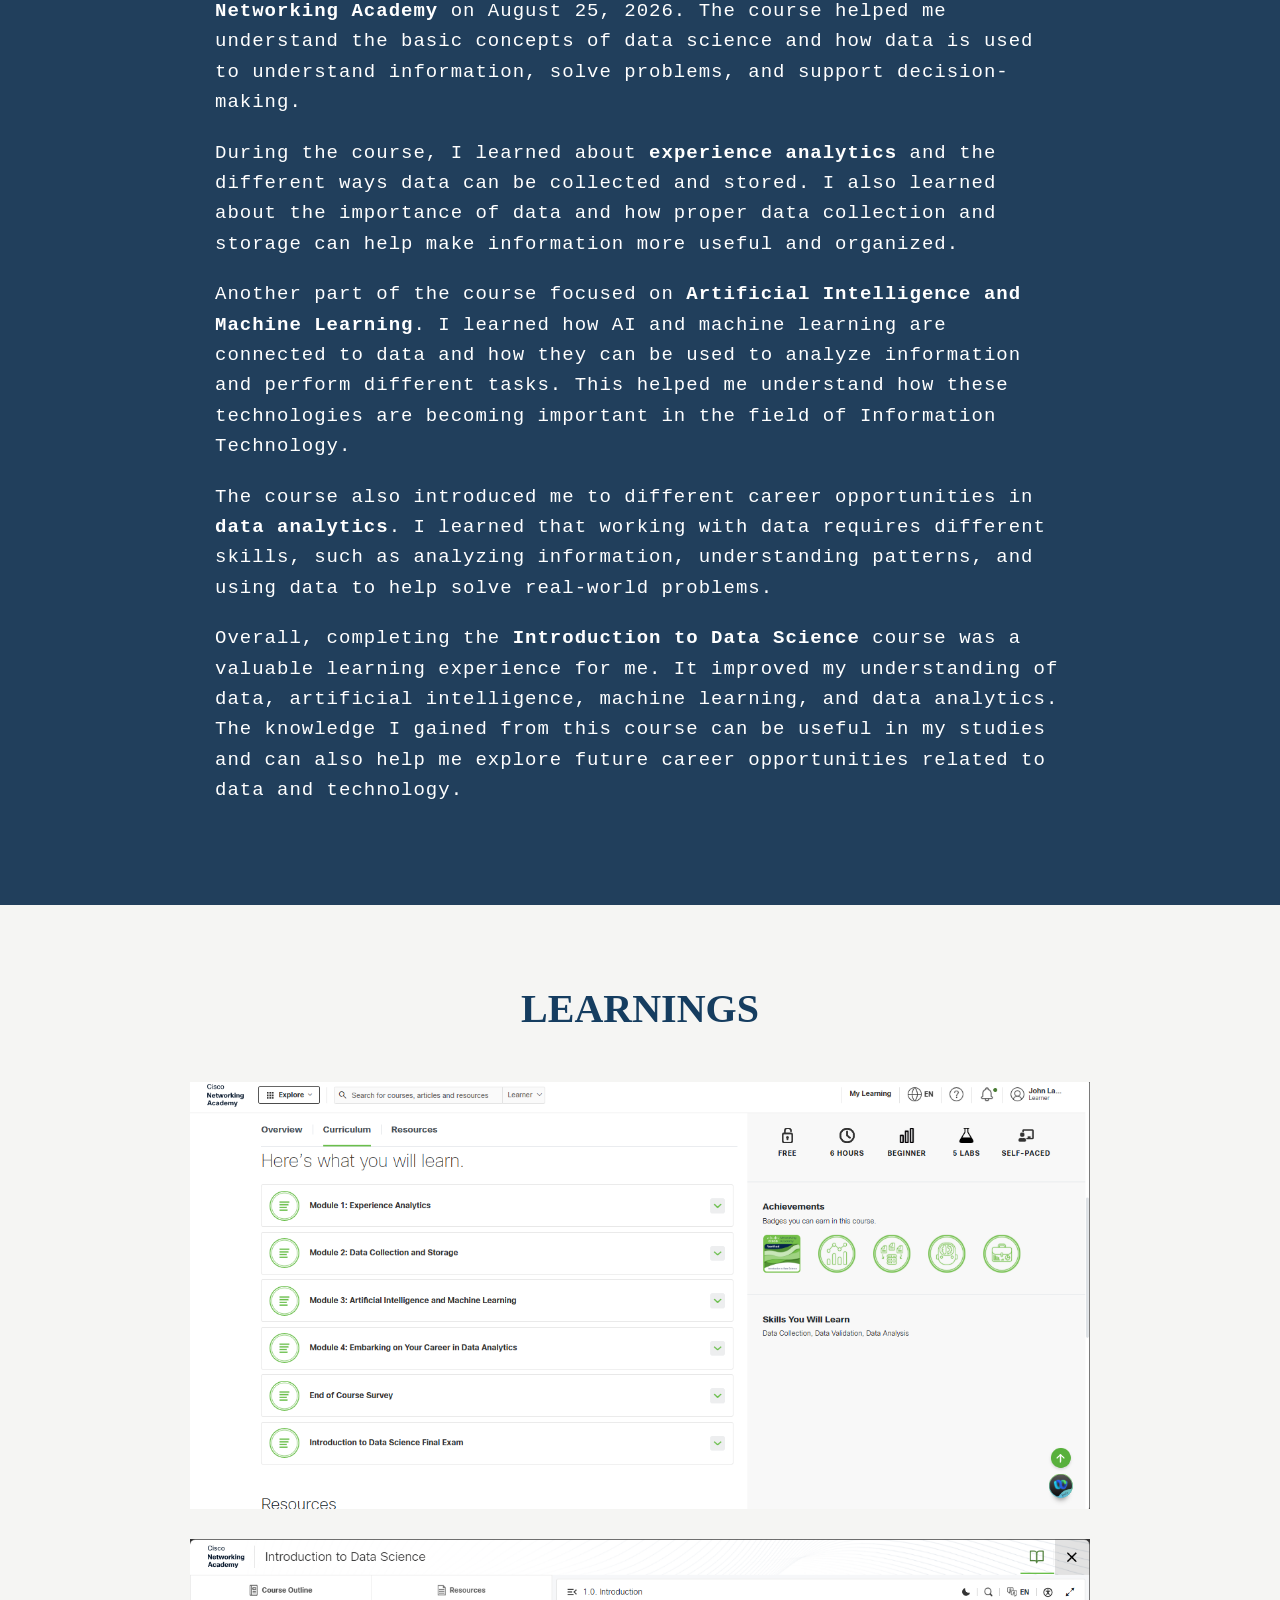
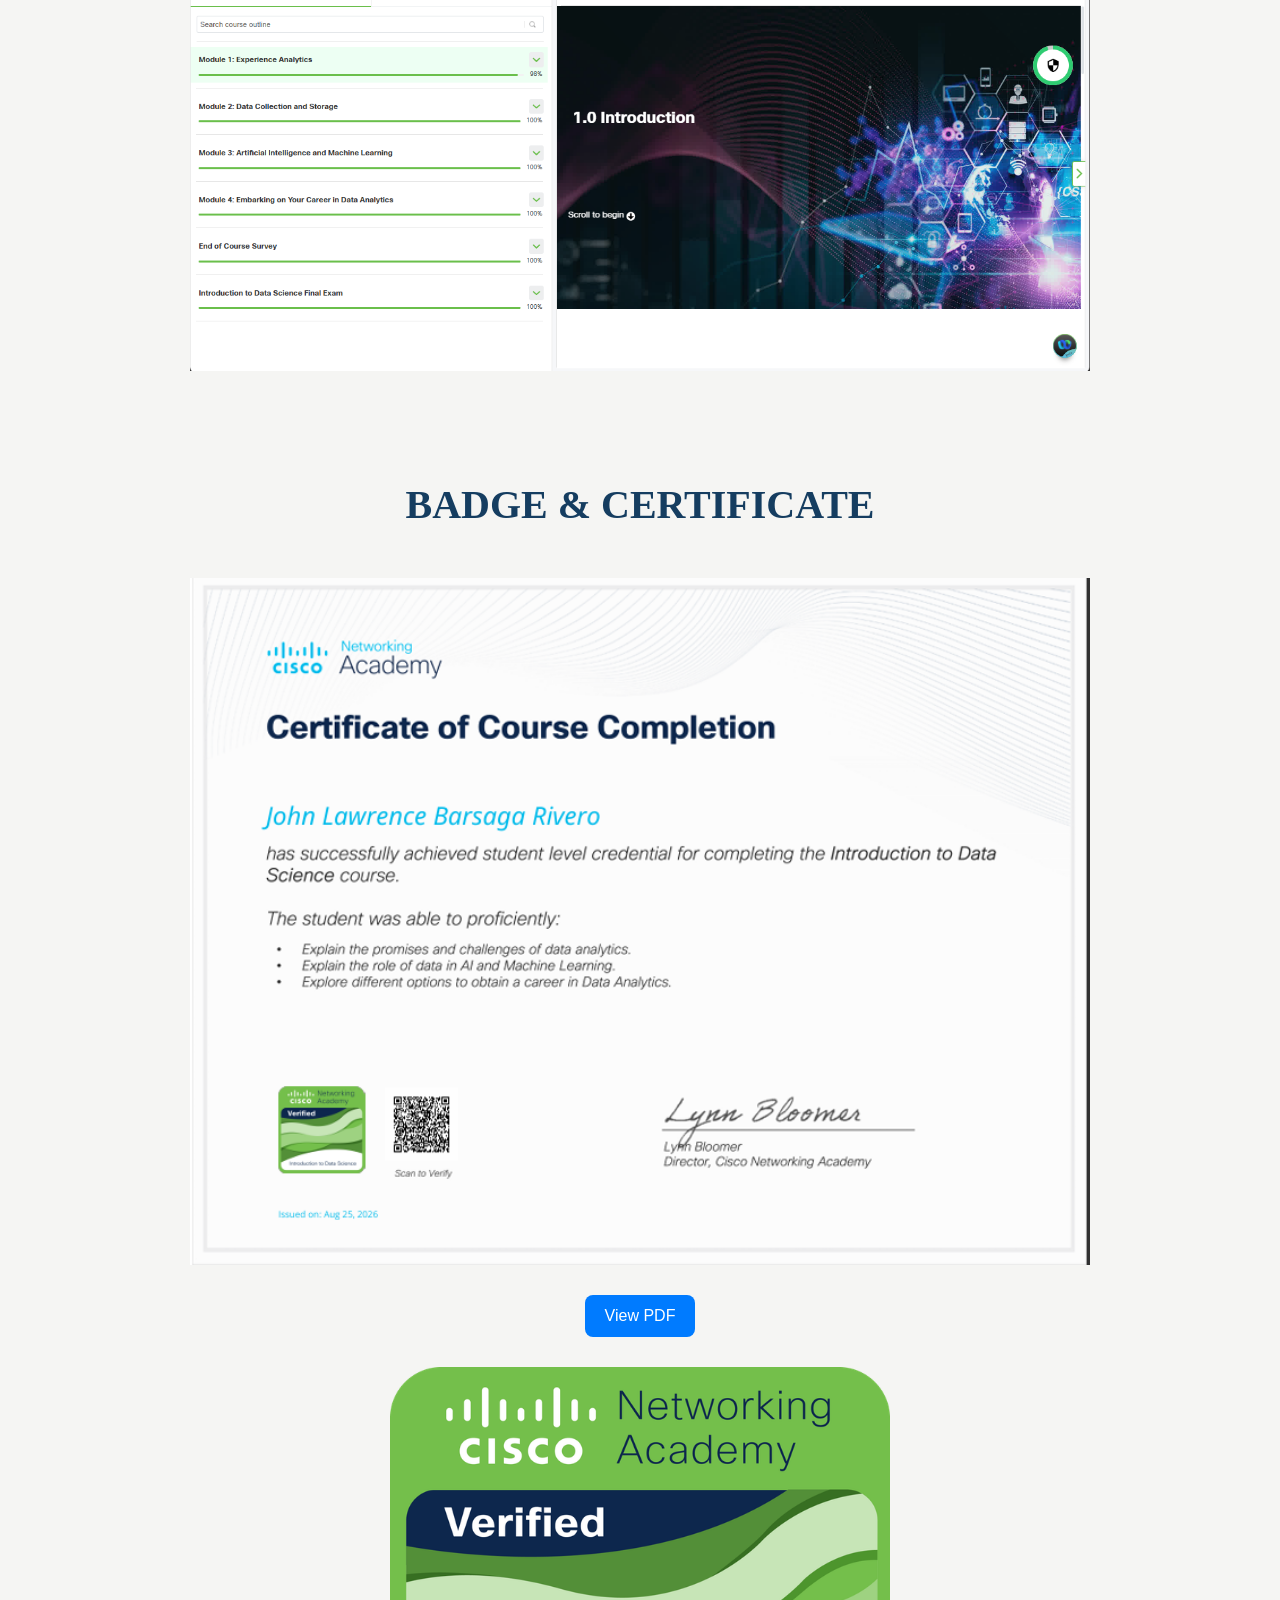
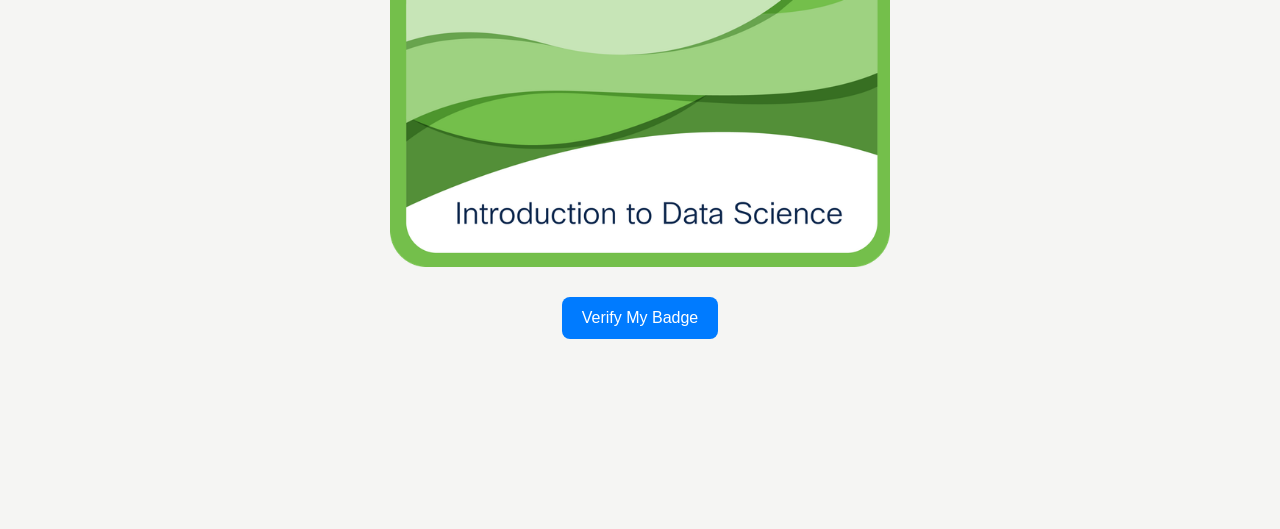
==== commit f60c55bf: "Update course3.html" ====
--- a/course3.html
+++ b/course3.html
@@ -174,7 +174,7 @@
     >
 <a href="https://www.credly.com/badges/a0948052-170e-4de4-8852-b34fd79db436
 " target="_blank" class="pdf-button">
-    View My Badge
+    Verify My Badge
 </a>
 <script src="script.js"></script>
 
